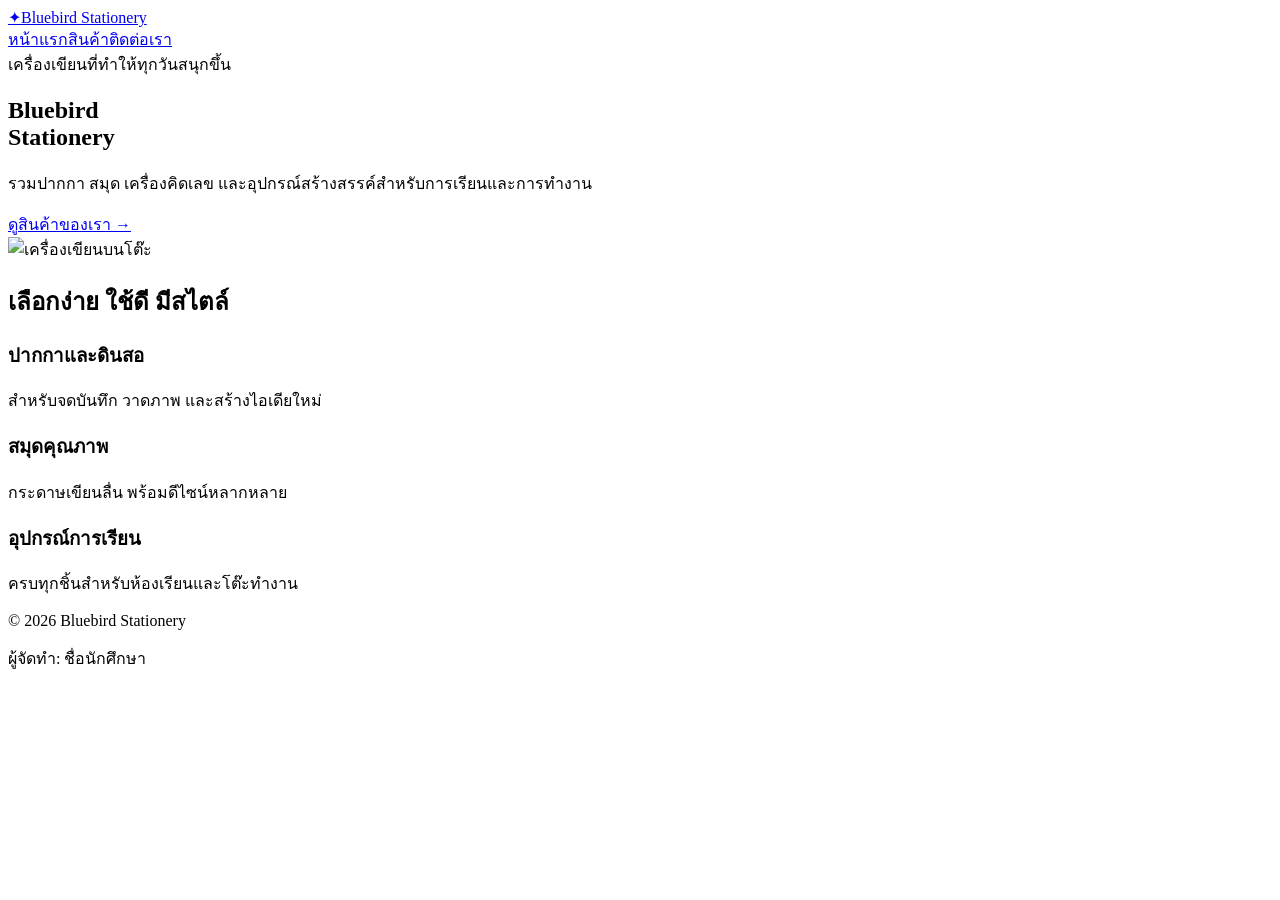
==== index.html @ e0fa34c8 "Add files via upload" ====
<!doctype html>
<html lang="th">
<head><meta charset="utf-8"><meta name="viewport" content="width=device-width,initial-scale=1"><title>Bluebird Stationery</title><link rel="stylesheet" href="assets/style.css"></head>
<body>
<header class="site-header"><nav class="nav container"><a class="brand" href="index.html"><span class="brand-mark">✦</span>Bluebird Stationery</a><div class="nav-links"><a href="index.html">หน้าแรก</a><a href="shop.html">สินค้า</a><a href="contacts.html">ติดต่อเรา</a></div></nav></header>
<main>
<section class="hero"><div class="container hero-grid"><div><span class="eyebrow">เครื่องเขียนที่ทำให้ทุกวันสนุกขึ้น</span><h1>Bluebird<br>Stationery</h1><p>รวมปากกา สมุด เครื่องคิดเลข และอุปกรณ์สร้างสรรค์สำหรับการเรียนและการทำงาน</p><a class="button" href="about.html">ดูสินค้าของเรา →</a></div><img class="hero-image" src="https://images.unsplash.com/photo-1455390582262-044cdead277a?auto=format&fit=crop&w=1000&q=80" alt="เครื่องเขียนบนโต๊ะ"></div></section>
<section class="section"><div class="container"><h2 class="section-title">เลือกง่าย ใช้ดี มีสไตล์</h2><div class="feature-strip"><article class="feature"><h3>ปากกาและดินสอ</h3><p>สำหรับจดบันทึก วาดภาพ และสร้างไอเดียใหม่</p></article><article class="feature"><h3>สมุดคุณภาพ</h3><p>กระดาษเขียนลื่น พร้อมดีไซน์หลากหลาย</p></article><article class="feature"><h3>อุปกรณ์การเรียน</h3><p>ครบทุกชิ้นสำหรับห้องเรียนและโต๊ะทำงาน</p></article></div></div></section>
</main>
<footer class="site-footer"><div class="container footer-row"><p>© 2026 Bluebird Stationery</p><p>ผู้จัดทำ: ชื่อนักศึกษา</p></div></footer>
</body></html>
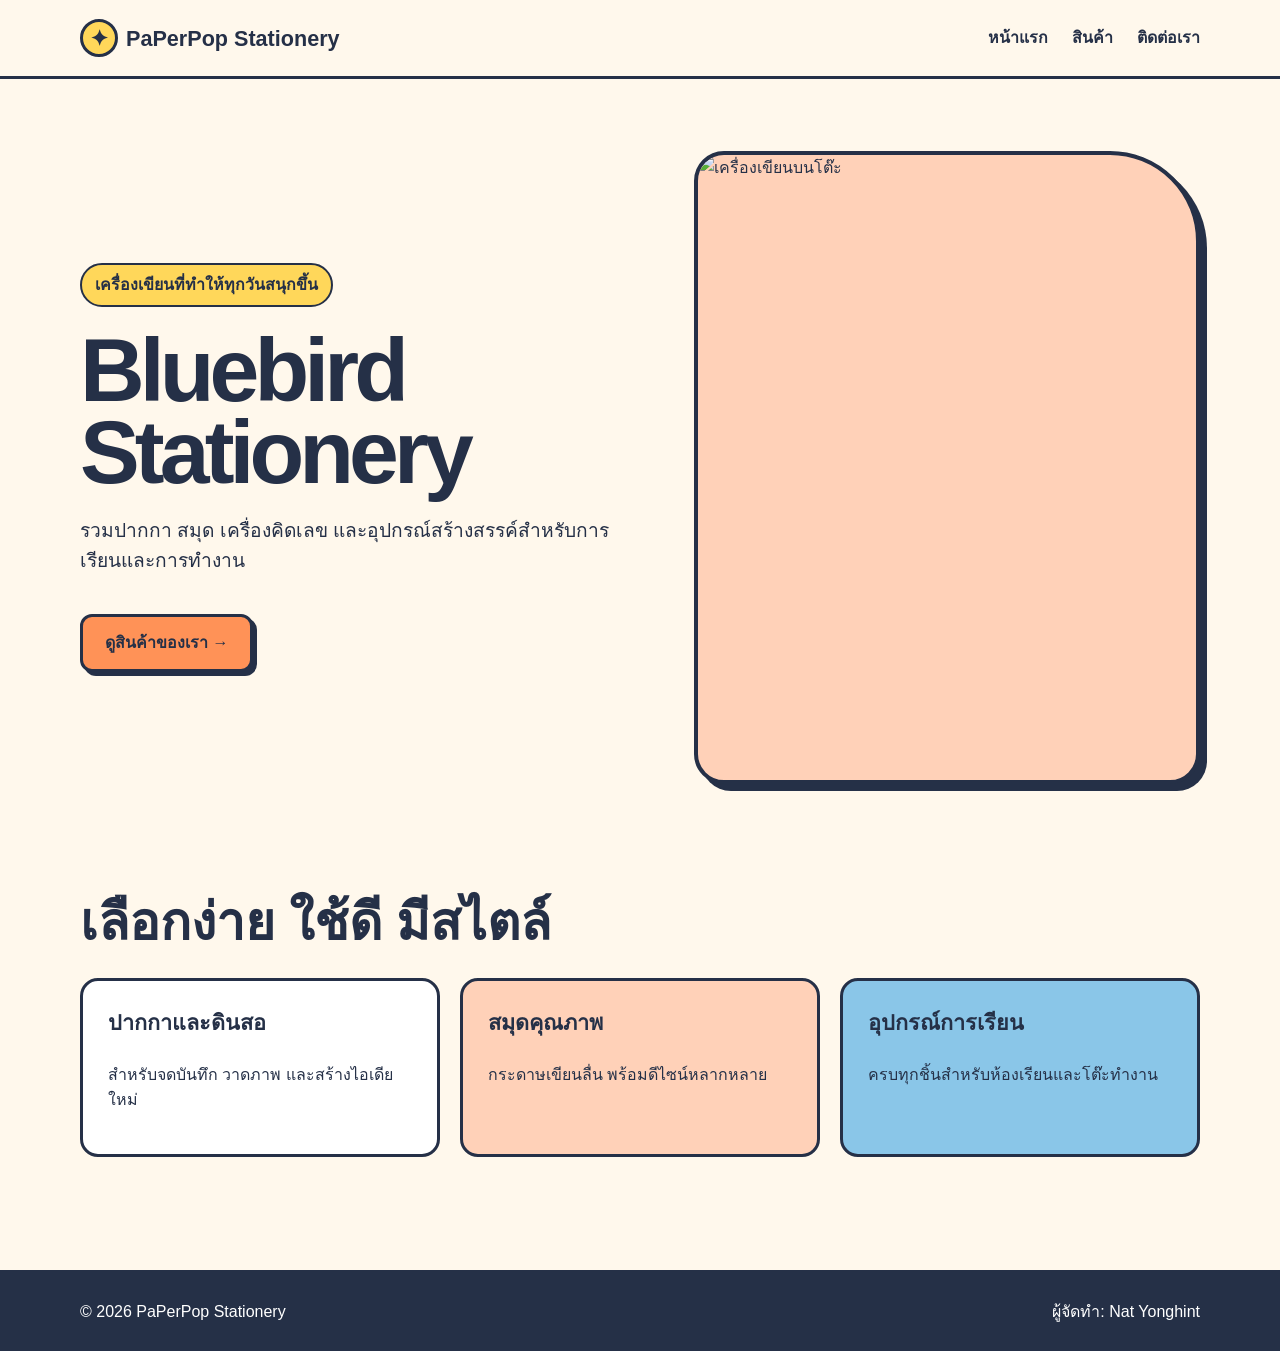
==== commit 04e655e0: "Update index.html" ====
--- a/index.html
+++ b/index.html
@@ -1,11 +1,11 @@
 <!doctype html>
-<html lang="th">
-<head><meta charset="utf-8"><meta name="viewport" content="width=device-width,initial-scale=1"><title>Bluebird Stationery</title><link rel="stylesheet" href="assets/style.css"></head>
+<html lang="th"><head><meta charset="utf-8"><meta name="viewport" content="width=device-width,initial-scale=1"><title>PaPerPop Stationery</title><link rel="stylesheet" href="assets/style.css"></head>
 <body>
-<header class="site-header"><nav class="nav container"><a class="brand" href="index.html"><span class="brand-mark">✦</span>Bluebird Stationery</a><div class="nav-links"><a href="index.html">หน้าแรก</a><a href="shop.html">สินค้า</a><a href="contacts.html">ติดต่อเรา</a></div></nav></header>
+<header class="site-header"><nav class="nav container"><a class="brand" href="index.html"><span class="brand-mark">✦</span>PaPerPop Stationery</a><div class="nav-links"><a href="index.html">หน้าแรก</a><a href="shop.html">สินค้า</a><a href="contacts.html">ติดต่อเรา</a></div></nav></header>
 <main>
-<section class="hero"><div class="container hero-grid"><div><span class="eyebrow">เครื่องเขียนที่ทำให้ทุกวันสนุกขึ้น</span><h1>Bluebird<br>Stationery</h1><p>รวมปากกา สมุด เครื่องคิดเลข และอุปกรณ์สร้างสรรค์สำหรับการเรียนและการทำงาน</p><a class="button" href="about.html">ดูสินค้าของเรา →</a></div><img class="hero-image" src="https://images.unsplash.com/photo-1455390582262-044cdead277a?auto=format&fit=crop&w=1000&q=80" alt="เครื่องเขียนบนโต๊ะ"></div></section>
+<section class="hero"><div class="container hero-grid"><div><span class="eyebrow">เครื่องเขียนที่ทำให้ทุกวันสนุกขึ้น</span><h1>Bluebird<br>Stationery</h1><p>รวมปากกา สมุด เครื่องคิดเลข และอุปกรณ์สร้างสรรค์สำหรับการเรียนและการทำงาน</p><a class="button" href="about.html">ดูสินค้าของเรา →</a></div><img class="hero-image" src="https://images.unsplash.com/photo-1455390582262-044cdead277a?auto=format&amp;fit=crop&amp;w=1000&amp;q=80" alt="เครื่องเขียนบนโต๊ะ"></div></section>
 <section class="section"><div class="container"><h2 class="section-title">เลือกง่าย ใช้ดี มีสไตล์</h2><div class="feature-strip"><article class="feature"><h3>ปากกาและดินสอ</h3><p>สำหรับจดบันทึก วาดภาพ และสร้างไอเดียใหม่</p></article><article class="feature"><h3>สมุดคุณภาพ</h3><p>กระดาษเขียนลื่น พร้อมดีไซน์หลากหลาย</p></article><article class="feature"><h3>อุปกรณ์การเรียน</h3><p>ครบทุกชิ้นสำหรับห้องเรียนและโต๊ะทำงาน</p></article></div></div></section>
 </main>
-<footer class="site-footer"><div class="container footer-row"><p>© 2026 Bluebird Stationery</p><p>ผู้จัดทำ: ชื่อนักศึกษา</p></div></footer>
+<footer class="site-footer"><div class="container footer-row"><p>© 2026 PaPerPop Stationery</p><p>ผู้จัดทำ: Nat Yonghint </p></div></footer>
+
 </body></html>
--- a/assets/style.css
+++ b/assets/style.css
@@ -0,0 +1 @@
+:root{--ink:#253047;--orange:#ff9257;--peach:#ffd1b8;--cream:#fff8ec;--yellow:#ffd75a;--blue:#8ac6e8;--white:#fff;--shadow:7px 7px 0 #253047}*{box-sizing:border-box}body{margin:0;font-family:Arial,"Noto Sans Thai",sans-serif;color:var(--ink);background:var(--cream);line-height:1.6}.container{width:min(1120px,90%);margin:auto}.site-header{position:sticky;top:0;z-index:10;background:rgba(255,248,236,.95);border-bottom:3px solid var(--ink)}.nav{min-height:76px;display:flex;align-items:center;justify-content:space-between;gap:24px}.brand{font-size:1.35rem;font-weight:900;color:var(--ink);text-decoration:none}.brand-mark{display:inline-grid;place-items:center;width:38px;height:38px;margin-right:8px;border:3px solid var(--ink);border-radius:50%;background:var(--yellow)}.nav-links{display:flex;gap:24px}.nav-links a{color:var(--ink);font-weight:700;text-decoration:none}.nav-links a:hover{text-decoration:underline;text-decoration-thickness:3px;text-underline-offset:5px}.hero{padding:72px 0 54px}.hero-grid{display:grid;grid-template-columns:1.05fr .95fr;align-items:center;gap:54px}.eyebrow{display:inline-block;padding:7px 13px;border:2px solid var(--ink);border-radius:99px;background:var(--yellow);font-weight:800}.hero h1{font-size:clamp(3rem,7vw,6.6rem);line-height:.92;letter-spacing:-.055em;margin:22px 0}.hero p{font-size:1.2rem;max-width:650px}.hero-image{width:100%;aspect-ratio:4/5;object-fit:cover;border:4px solid var(--ink);border-radius:30px 90px 30px 30px;box-shadow:var(--shadow);background:var(--peach)}.button{display:inline-block;margin-top:18px;padding:13px 22px;border:3px solid var(--ink);border-radius:12px;background:var(--orange);box-shadow:4px 4px 0 var(--ink);color:var(--ink);font-weight:900;text-decoration:none;transition:.2s}.button:hover{transform:translate(3px,3px);box-shadow:1px 1px 0 var(--ink)}.section{padding:58px 0}.section-title{font-size:clamp(2rem,4vw,3.6rem);line-height:1.05;margin:0 0 28px}.feature-strip{display:grid;grid-template-columns:repeat(3,1fr);gap:20px}.feature{padding:25px;border:3px solid var(--ink);border-radius:18px;background:var(--white)}.feature:nth-child(2){background:var(--peach)}.feature:nth-child(3){background:var(--blue)}.feature h3{font-size:1.35rem;margin-top:0}.page-head{padding:64px 0 25px}.page-head h1{font-size:clamp(2.8rem,6vw,5.7rem);line-height:1;margin:0 0 15px}.product-grid{display:grid;grid-template-columns:repeat(2,1fr);gap:34px}.product-card{overflow:hidden;border:3px solid var(--ink);border-radius:24px;background:var(--white);box-shadow:var(--shadow)}.product-card img{display:block;width:100%;height:330px;object-fit:cover;background:var(--peach)}.product-card div{padding:24px}.product-card h2{margin:0 0 5px;font-size:1.7rem}.contact-box{display:grid;grid-template-columns:1fr 1fr;gap:30px;padding:32px;border:3px solid var(--ink);border-radius:24px;background:var(--yellow);box-shadow:var(--shadow)}.contact-box section{padding:18px;background:rgba(255,255,255,.72);border:2px solid var(--ink);border-radius:16px}.student-placeholder{border:3px dashed var(--ink)!important;background:var(--white)!important}.site-footer{margin-top:55px;padding:26px 0;border-top:3px solid var(--ink);background:var(--ink);color:var(--white)}.footer-row{display:flex;justify-content:space-between;gap:20px;flex-wrap:wrap}.site-footer p{margin:0}@media(max-width:760px){.hero-grid,.product-grid,.contact-box{grid-template-columns:1fr}.nav{align-items:flex-start;padding:18px 0;flex-direction:column}.nav-links{width:100%;justify-content:space-between;gap:10px}.hero{padding-top:45px}.feature-strip{grid-template-columns:1fr}.hero-image{aspect-ratio:16/11}.product-card img{height:260px}}
